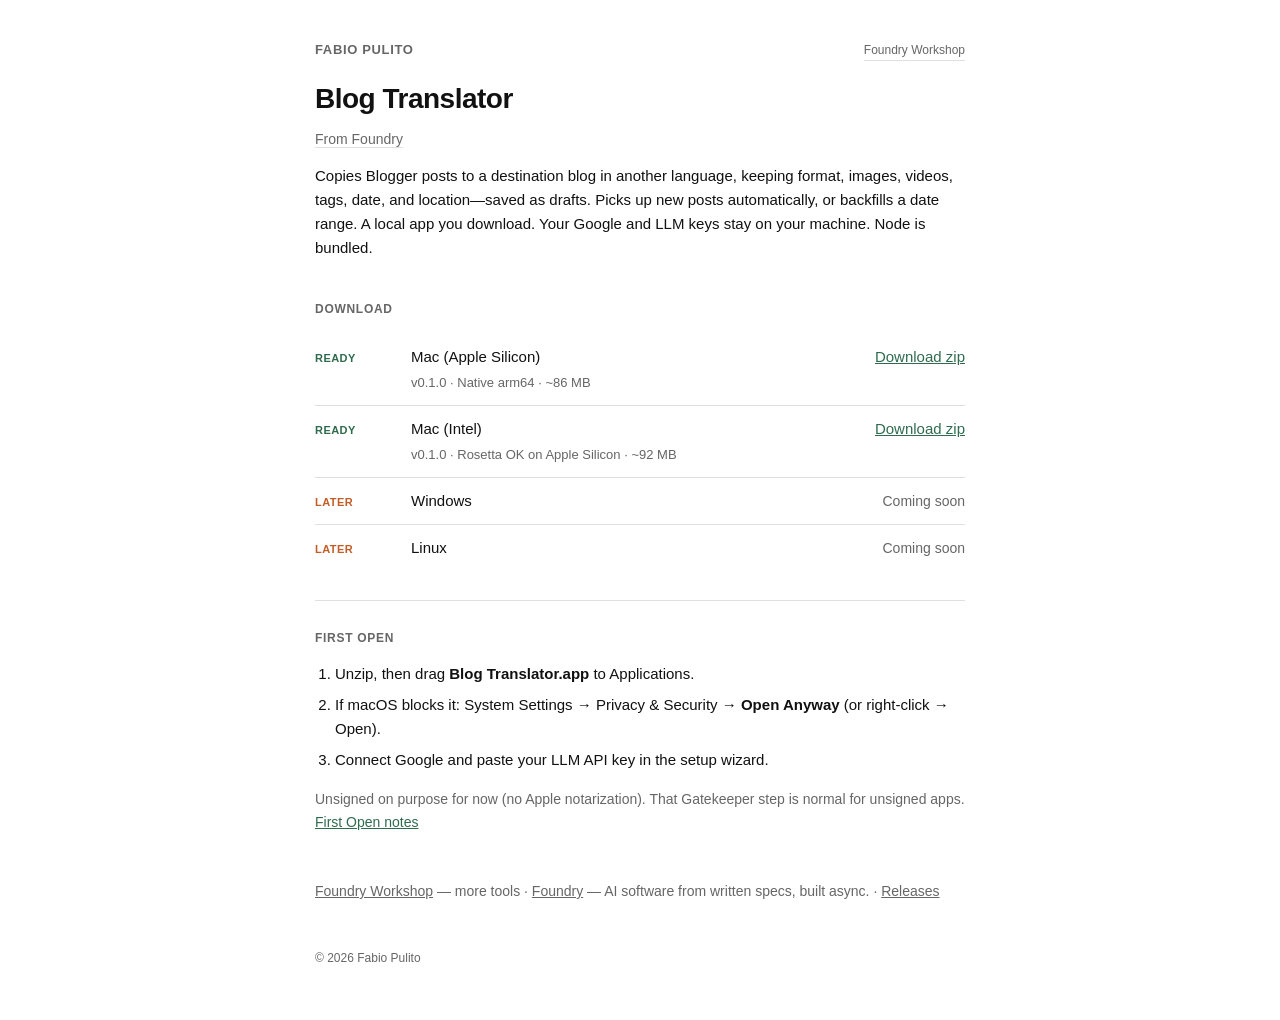
==== blog-translator/index.html @ 2c08a512 "Publish Foundry Workshop hub and Blog Translator page." ====
<!DOCTYPE html>
<html lang="en">
<head>
  <meta charset="UTF-8" />
  <meta name="viewport" content="width=device-width, initial-scale=1.0" />
  <title>Fabio Pulito — Blog Translator</title>
  <meta name="description" content="Copy Blogger posts to a destination blog in another language, keeping format, media, tags, date, and location—as drafts." />
  <meta name="author" content="Fabio Pulito" />
  <link rel="stylesheet" href="styles.css" />
</head>
<body>
  <div class="container">
    <header>
      <div class="top-bar">
        <span class="site-name">Fabio Pulito</span>
        <a class="workshop-link" href="https://workshop.fabiopulito.com/en/">Foundry Workshop</a>
      </div>
      <h1>Blog Translator</h1>
      <p class="byline"><a href="https://foundry.fabiopulito.com/en/">From Foundry</a></p>
      <p class="lede">
        Copies Blogger posts to a destination blog in another language, keeping format, images, videos, tags, date, and location—saved as drafts.
        Picks up new posts automatically, or backfills a date range.
        A local app you download. Your Google and LLM keys stay on your machine. Node is bundled.
      </p>
    </header>

    <section class="body-section" aria-labelledby="download-title">
      <div class="section-title" id="download-title">Download</div>
      <ul class="platform-list">
        <li>
          <span class="status ready">Ready</span>
          <span class="name">Mac (Apple Silicon)</span>
          <a class="link" href="https://github.com/pulfabio/blog-translator-downloads/releases/download/v0.1.0/Blog-Translator-mac-arm64.zip">Download zip</a>
          <p class="note">v0.1.0 · Native arm64 · ~86&nbsp;MB<span class="dl-count" data-asset="Blog-Translator-mac-arm64.zip" hidden></span></p>
        </li>
        <li>
          <span class="status ready">Ready</span>
          <span class="name">Mac (Intel)</span>
          <a class="link" href="https://github.com/pulfabio/blog-translator-downloads/releases/download/v0.1.0/Blog-Translator-mac-x64.zip">Download zip</a>
          <p class="note">v0.1.0 · Rosetta OK on Apple Silicon · ~92&nbsp;MB<span class="dl-count" data-asset="Blog-Translator-mac-x64.zip" hidden></span></p>
        </li>
        <li>
          <span class="status soon">Later</span>
          <span class="name">Windows</span>
          <span class="muted">Coming soon</span>
        </li>
        <li>
          <span class="status soon">Later</span>
          <span class="name">Linux</span>
          <span class="muted">Coming soon</span>
        </li>
      </ul>
    </section>

    <hr />

    <section class="body-section" aria-labelledby="setup-title">
      <div class="section-title" id="setup-title">First open</div>
      <ol>
        <li>Unzip, then drag <strong>Blog Translator.app</strong> to Applications.</li>
        <li>If macOS blocks it: System Settings → Privacy &amp; Security → <strong>Open Anyway</strong> (or right‑click → Open).</li>
        <li>Connect Google and paste your LLM API key in the setup wizard.</li>
      </ol>
      <p class="muted">
        Unsigned on purpose for now (no Apple notarization). That Gatekeeper step is normal for unsigned apps.
        <a href="https://github.com/pulfabio/blog-translator-downloads/releases/download/v0.1.0/First-Open-Mac.txt">First Open notes</a>
      </p>
    </section>

    <footer>
      <a href="https://workshop.fabiopulito.com/en/">Foundry Workshop</a>
      — more tools
      ·
      <a href="https://foundry.fabiopulito.com/en/">Foundry</a>
      — AI software from written specs, built async.
      ·
      <a href="https://github.com/pulfabio/blog-translator-downloads/releases">Releases</a>
    </footer>

    <p class="copyright">© 2026 Fabio Pulito</p>
  </div>

  <script>
  (function () {
    var API = "https://api.github.com/repos/pulfabio/blog-translator-downloads/releases/tags/v0.1.0";
    var CACHE_KEY = "bt-dl-counts-v0.1.0";
    var CACHE_MS = 60 * 60 * 1000;
    var nodes = document.querySelectorAll(".dl-count[data-asset]");
    if (!nodes.length) return;

    function label(n) {
      return n === 1 ? "1 download" : n + " downloads";
    }

    function apply(counts) {
      nodes.forEach(function (el) {
        var name = el.getAttribute("data-asset");
        if (!counts || typeof counts[name] !== "number") return;
        el.textContent = " · " + label(counts[name]);
        el.hidden = false;
      });
    }

    function fromCache() {
      try {
        var raw = sessionStorage.getItem(CACHE_KEY);
        if (!raw) return null;
        var parsed = JSON.parse(raw);
        if (!parsed || !parsed.at || Date.now() - parsed.at > CACHE_MS) return null;
        return parsed.counts;
      } catch (e) {
        return null;
      }
    }

    function toCache(counts) {
      try {
        sessionStorage.setItem(CACHE_KEY, JSON.stringify({ at: Date.now(), counts: counts }));
      } catch (e) { /* ignore */ }
    }

    var cached = fromCache();
    if (cached) {
      apply(cached);
      return;
    }

    fetch(API, { headers: { Accept: "application/vnd.github+json" } })
      .then(function (r) {
        if (!r.ok) throw new Error("api " + r.status);
        return r.json();
      })
      .then(function (data) {
        var counts = {};
        (data.assets || []).forEach(function (a) {
          if (a && a.name) counts[a.name] = a.download_count || 0;
        });
        toCache(counts);
        apply(counts);
      })
      .catch(function () { /* leave rows unchanged */ });
  })();
  </script>
</body>
</html>
---- blog-translator/styles.css ----
:root {
  --bg-color: #ffffff;
  --text-color: #111111;
  --accent-muted: #666666;
  --border-color: #e0e0e0;
  /* Product skin (hybrid) */
  --leaf: #2f6b4f;
  --accent: #c45c26;
  --paper-tint: #fafcfb;
}

*,
*::before,
*::after {
  box-sizing: border-box;
}

body {
  font-family: -apple-system, BlinkMacSystemFont, "Segoe UI", Roboto, Helvetica, Arial, sans-serif;
  background-color: var(--bg-color);
  color: var(--text-color);
  line-height: 1.6;
  margin: 0;
  padding: 40px 20px;
}

.container {
  max-width: 650px;
  margin: 0 auto;
}

header {
  margin-bottom: 40px;
}

.top-bar {
  display: flex;
  justify-content: space-between;
  align-items: baseline;
  gap: 12px;
  margin-bottom: 4px;
}

.site-name {
  font-weight: 600;
  letter-spacing: 0.05em;
  text-transform: uppercase;
  font-size: 13px;
  color: var(--accent-muted);
}

.workshop-link {
  font-size: 12px;
  font-weight: 500;
  color: var(--accent-muted);
  text-decoration: none;
  border-bottom: 1px solid var(--border-color);
}

.workshop-link:hover {
  color: var(--text-color);
  border-bottom-color: var(--text-color);
}

h1 {
  font-size: 28px;
  font-weight: 700;
  margin: 16px 0 6px;
  letter-spacing: -0.5px;
}

.byline {
  margin: 0 0 14px;
  font-size: 14px;
  color: var(--accent-muted);
}

.byline a {
  color: var(--accent-muted);
  text-decoration: none;
  border-bottom: 1px solid var(--border-color);
}

.byline a:hover {
  color: var(--text-color);
  border-bottom-color: var(--text-color);
}

.lede {
  font-size: 15px;
  margin: 0;
  color: var(--text-color);
}

.body-section {
  margin-bottom: 8px;
}

.section-title {
  font-size: 12px;
  font-weight: 600;
  letter-spacing: 0.06em;
  text-transform: uppercase;
  color: var(--accent-muted);
  margin: 0 0 14px;
}

hr {
  border: none;
  border-top: 1px solid var(--border-color);
  margin: 28px 0;
}

.platform-list {
  list-style: none;
  margin: 0;
  padding: 0;
}

.platform-list li {
  display: grid;
  grid-template-columns: 5rem 1fr auto;
  gap: 0.25rem 1rem;
  align-items: baseline;
  padding: 0.7rem 0;
  border-bottom: 1px solid var(--border-color);
  font-size: 15px;
}

.platform-list li:last-child {
  border-bottom: none;
}

.platform-list .note {
  grid-column: 2 / -1;
  margin: 0;
  font-size: 13px;
  color: var(--accent-muted);
}

.platform-list .dl-count {
  color: var(--accent-muted);
  font-weight: 400;
}

.status {
  font-size: 11px;
  font-weight: 650;
  letter-spacing: 0.04em;
  text-transform: uppercase;
}

.status.ready {
  color: var(--leaf);
}

.status.soon {
  color: var(--accent);
}

.name {
  font-weight: 500;
}

.muted {
  color: var(--accent-muted);
  font-size: 15px;
}

a {
  color: var(--text-color);
}

.platform-list .link {
  color: var(--leaf);
  font-weight: 500;
}

ol {
  margin: 0 0 1rem;
  padding-left: 1.25rem;
  color: var(--text-color);
  font-size: 15px;
}

ol li {
  margin-bottom: 0.45rem;
}

.body-section .muted {
  font-size: 14px;
}

.body-section .muted a {
  color: var(--leaf);
}

footer {
  margin-top: 48px;
  font-size: 14px;
  color: var(--accent-muted);
  line-height: 1.45;
}

footer a {
  color: var(--accent-muted);
}

.copyright {
  margin-top: 48px;
  font-size: 12px;
  color: var(--accent-muted);
}

@media (max-width: 540px) {
  .platform-list li {
    grid-template-columns: 4.25rem 1fr;
  }

  .platform-list .link,
  .platform-list .muted,
  .platform-list .note {
    grid-column: 2;
  }
}
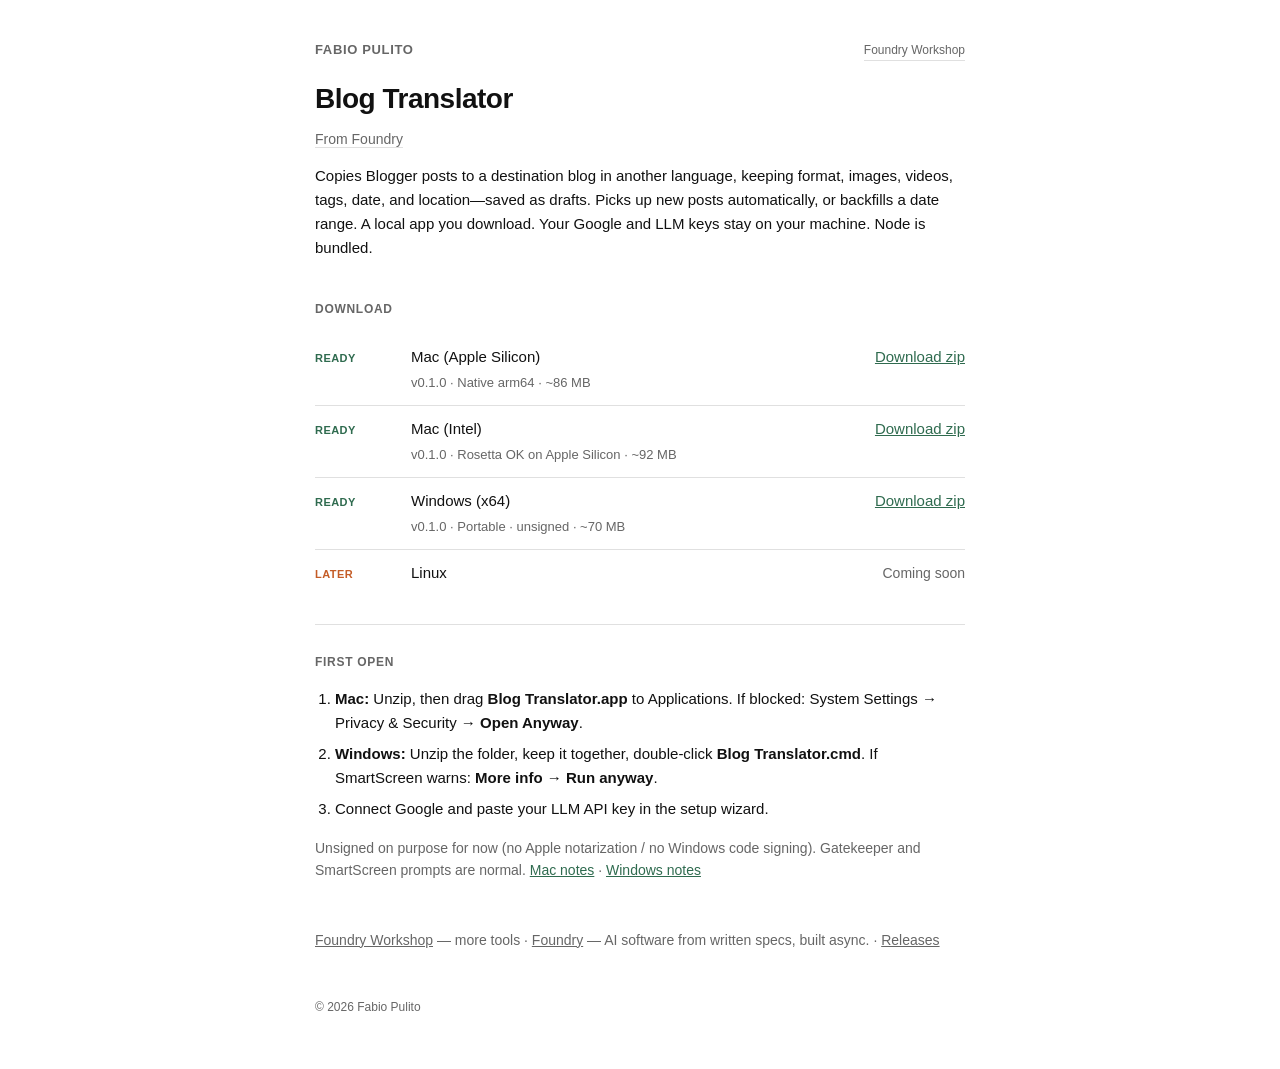
==== commit 6f432b91: "Publish Foundry Workshop hub and Blog Translator page." ====
--- a/blog-translator/index.html
+++ b/blog-translator/index.html
@@ -40,9 +40,10 @@
           <p class="note">v0.1.0 · Rosetta OK on Apple Silicon · ~92&nbsp;MB<span class="dl-count" data-asset="Blog-Translator-mac-x64.zip" hidden></span></p>
         </li>
         <li>
-          <span class="status soon">Later</span>
-          <span class="name">Windows</span>
-          <span class="muted">Coming soon</span>
+          <span class="status ready">Ready</span>
+          <span class="name">Windows (x64)</span>
+          <a class="link" href="https://github.com/pulfabio/blog-translator-downloads/releases/download/v0.1.0/Blog-Translator-win-x64.zip">Download zip</a>
+          <p class="note">v0.1.0 · Portable · unsigned · ~70&nbsp;MB<span class="dl-count" data-asset="Blog-Translator-win-x64.zip" hidden></span></p>
         </li>
         <li>
           <span class="status soon">Later</span>
@@ -57,13 +58,15 @@
     <section class="body-section" aria-labelledby="setup-title">
       <div class="section-title" id="setup-title">First open</div>
       <ol>
-        <li>Unzip, then drag <strong>Blog Translator.app</strong> to Applications.</li>
-        <li>If macOS blocks it: System Settings → Privacy &amp; Security → <strong>Open Anyway</strong> (or right‑click → Open).</li>
+        <li><strong>Mac:</strong> Unzip, then drag <strong>Blog Translator.app</strong> to Applications. If blocked: System Settings → Privacy &amp; Security → <strong>Open Anyway</strong>.</li>
+        <li><strong>Windows:</strong> Unzip the folder, keep it together, double‑click <strong>Blog Translator.cmd</strong>. If SmartScreen warns: <strong>More info</strong> → <strong>Run anyway</strong>.</li>
         <li>Connect Google and paste your LLM API key in the setup wizard.</li>
       </ol>
       <p class="muted">
-        Unsigned on purpose for now (no Apple notarization). That Gatekeeper step is normal for unsigned apps.
-        <a href="https://github.com/pulfabio/blog-translator-downloads/releases/download/v0.1.0/First-Open-Mac.txt">First Open notes</a>
+        Unsigned on purpose for now (no Apple notarization / no Windows code signing). Gatekeeper and SmartScreen prompts are normal.
+        <a href="https://github.com/pulfabio/blog-translator-downloads/releases/download/v0.1.0/First-Open-Mac.txt">Mac notes</a>
+        ·
+        <a href="https://github.com/pulfabio/blog-translator-downloads/releases/download/v0.1.0/First-Open-Windows.txt">Windows notes</a>
       </p>
     </section>
 
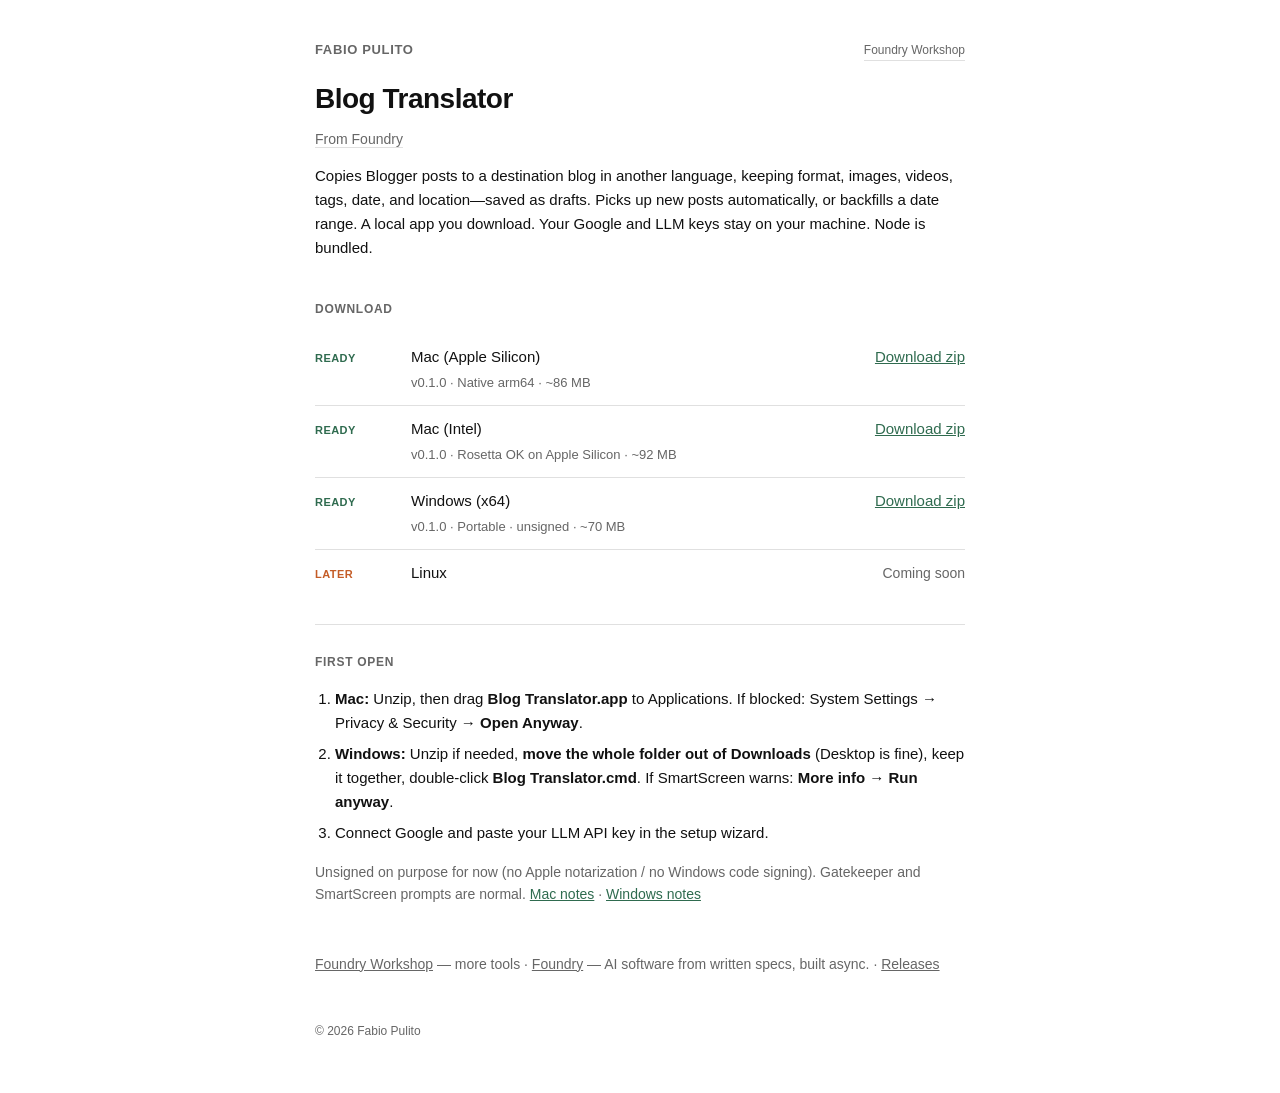
==== commit ed5beb49: "Publish Foundry Workshop hub and Blog Translator page." ====
--- a/blog-translator/index.html
+++ b/blog-translator/index.html
@@ -6,6 +6,18 @@
   <title>Fabio Pulito — Blog Translator</title>
   <meta name="description" content="Copy Blogger posts to a destination blog in another language, keeping format, media, tags, date, and location—as drafts." />
   <meta name="author" content="Fabio Pulito" />
+  <meta name="robots" content="index, follow" />
+  <link rel="canonical" href="https://workshop.fabiopulito.com/blog-translator/" />
+  <meta property="og:site_name" content="Foundry Workshop" />
+  <meta name="application-name" content="Foundry Workshop" />
+  <script type="application/ld+json">
+  {
+    "@context": "https://schema.org",
+    "@type": "WebSite",
+    "name": "Foundry Workshop",
+    "url": "https://workshop.fabiopulito.com/en/"
+  }
+  </script>
   <link rel="stylesheet" href="styles.css" />
 </head>
 <body>
@@ -59,7 +71,7 @@
       <div class="section-title" id="setup-title">First open</div>
       <ol>
         <li><strong>Mac:</strong> Unzip, then drag <strong>Blog Translator.app</strong> to Applications. If blocked: System Settings → Privacy &amp; Security → <strong>Open Anyway</strong>.</li>
-        <li><strong>Windows:</strong> Unzip the folder, keep it together, double‑click <strong>Blog Translator.cmd</strong>. If SmartScreen warns: <strong>More info</strong> → <strong>Run anyway</strong>.</li>
+        <li><strong>Windows:</strong> Unzip if needed, <strong>move the whole folder out of Downloads</strong> (Desktop is fine), keep it together, double‑click <strong>Blog Translator.cmd</strong>. If SmartScreen warns: <strong>More info</strong> → <strong>Run anyway</strong>.</li>
         <li>Connect Google and paste your LLM API key in the setup wizard.</li>
       </ol>
       <p class="muted">
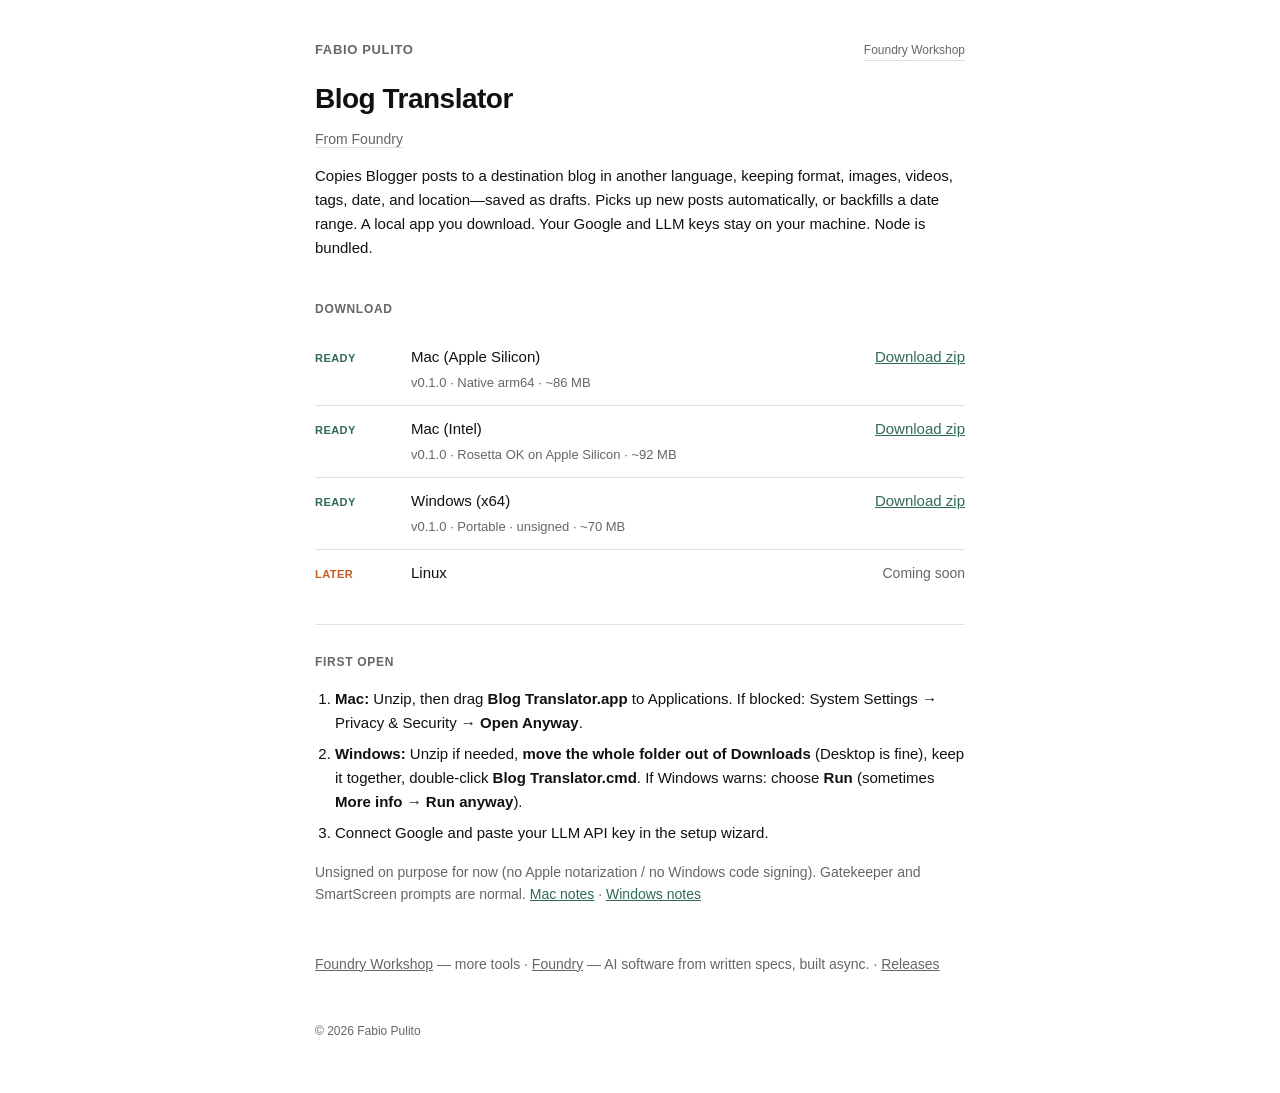
==== commit 3117b145: "Publish Foundry Workshop hub and Blog Translator page." ====
--- a/blog-translator/index.html
+++ b/blog-translator/index.html
@@ -71,7 +71,7 @@
       <div class="section-title" id="setup-title">First open</div>
       <ol>
         <li><strong>Mac:</strong> Unzip, then drag <strong>Blog Translator.app</strong> to Applications. If blocked: System Settings → Privacy &amp; Security → <strong>Open Anyway</strong>.</li>
-        <li><strong>Windows:</strong> Unzip if needed, <strong>move the whole folder out of Downloads</strong> (Desktop is fine), keep it together, double‑click <strong>Blog Translator.cmd</strong>. If SmartScreen warns: <strong>More info</strong> → <strong>Run anyway</strong>.</li>
+        <li><strong>Windows:</strong> Unzip if needed, <strong>move the whole folder out of Downloads</strong> (Desktop is fine), keep it together, double‑click <strong>Blog Translator.cmd</strong>. If Windows warns: choose <strong>Run</strong> (sometimes <strong>More info</strong> → <strong>Run anyway</strong>).</li>
         <li>Connect Google and paste your LLM API key in the setup wizard.</li>
       </ol>
       <p class="muted">
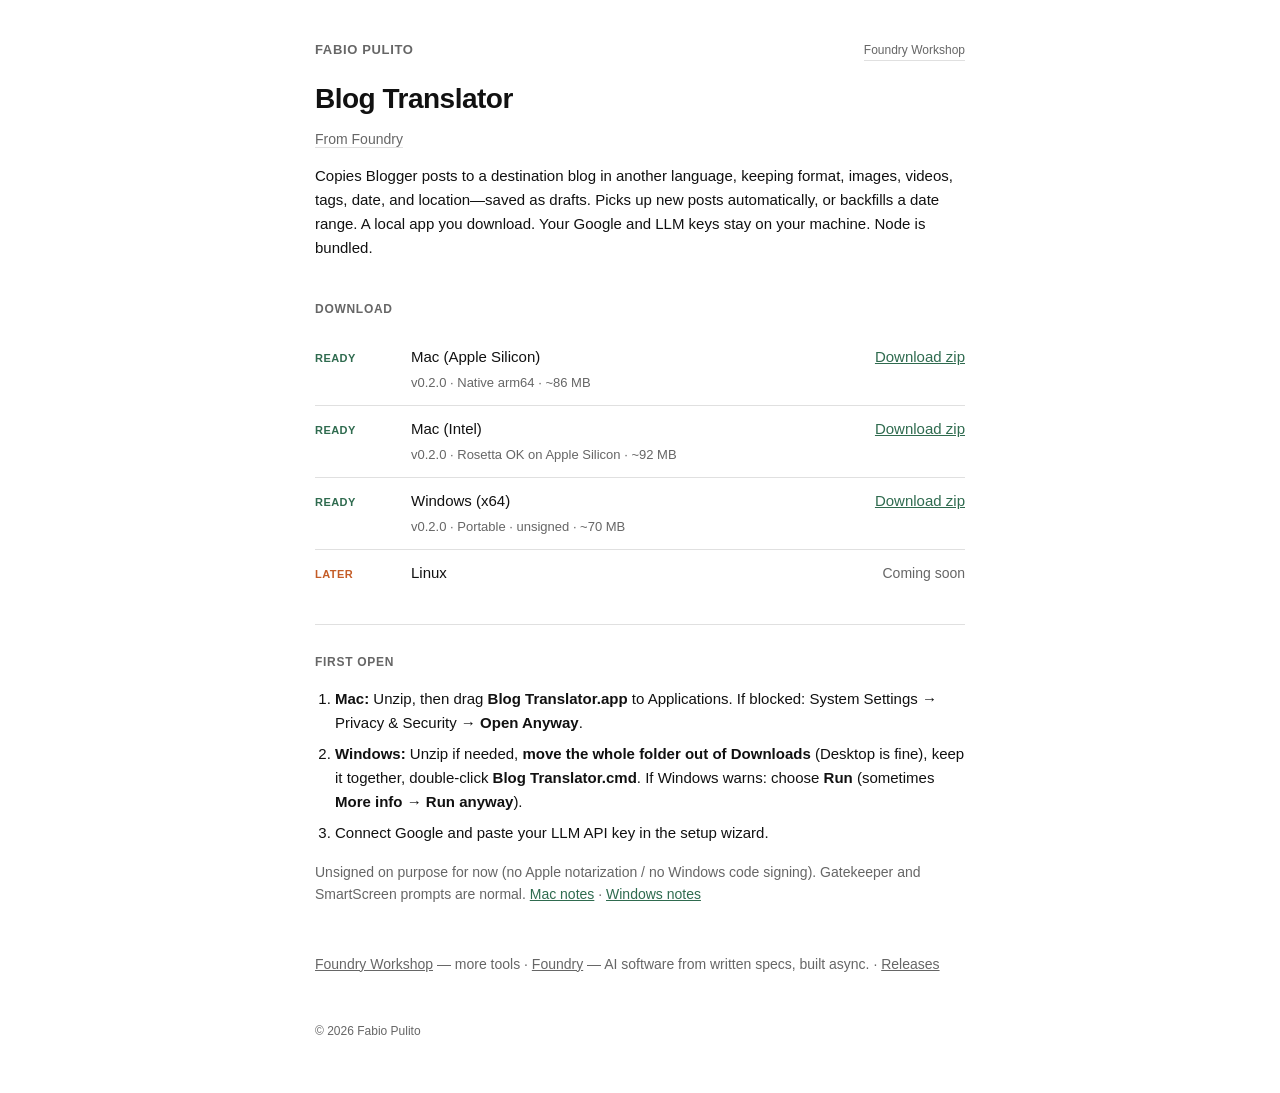
==== commit 13a220ba: "Publish Foundry Workshop hub and Blog Translator page." ====
--- a/blog-translator/index.html
+++ b/blog-translator/index.html
@@ -42,20 +42,20 @@
         <li>
           <span class="status ready">Ready</span>
           <span class="name">Mac (Apple Silicon)</span>
-          <a class="link" href="https://github.com/pulfabio/blog-translator-downloads/releases/download/v0.1.0/Blog-Translator-mac-arm64.zip">Download zip</a>
-          <p class="note">v0.1.0 · Native arm64 · ~86&nbsp;MB<span class="dl-count" data-asset="Blog-Translator-mac-arm64.zip" hidden></span></p>
+          <a class="link" href="https://github.com/pulfabio/blog-translator-downloads/releases/download/v0.2.0/Blog-Translator-mac-arm64.zip">Download zip</a>
+          <p class="note">v0.2.0 · Native arm64 · ~86&nbsp;MB<span class="dl-count" data-asset="Blog-Translator-mac-arm64.zip" hidden></span></p>
         </li>
         <li>
           <span class="status ready">Ready</span>
           <span class="name">Mac (Intel)</span>
-          <a class="link" href="https://github.com/pulfabio/blog-translator-downloads/releases/download/v0.1.0/Blog-Translator-mac-x64.zip">Download zip</a>
-          <p class="note">v0.1.0 · Rosetta OK on Apple Silicon · ~92&nbsp;MB<span class="dl-count" data-asset="Blog-Translator-mac-x64.zip" hidden></span></p>
+          <a class="link" href="https://github.com/pulfabio/blog-translator-downloads/releases/download/v0.2.0/Blog-Translator-mac-x64.zip">Download zip</a>
+          <p class="note">v0.2.0 · Rosetta OK on Apple Silicon · ~92&nbsp;MB<span class="dl-count" data-asset="Blog-Translator-mac-x64.zip" hidden></span></p>
         </li>
         <li>
           <span class="status ready">Ready</span>
           <span class="name">Windows (x64)</span>
-          <a class="link" href="https://github.com/pulfabio/blog-translator-downloads/releases/download/v0.1.0/Blog-Translator-win-x64.zip">Download zip</a>
-          <p class="note">v0.1.0 · Portable · unsigned · ~70&nbsp;MB<span class="dl-count" data-asset="Blog-Translator-win-x64.zip" hidden></span></p>
+          <a class="link" href="https://github.com/pulfabio/blog-translator-downloads/releases/download/v0.2.0/Blog-Translator-win-x64.zip">Download zip</a>
+          <p class="note">v0.2.0 · Portable · unsigned · ~70&nbsp;MB<span class="dl-count" data-asset="Blog-Translator-win-x64.zip" hidden></span></p>
         </li>
         <li>
           <span class="status soon">Later</span>
@@ -76,9 +76,9 @@
       </ol>
       <p class="muted">
         Unsigned on purpose for now (no Apple notarization / no Windows code signing). Gatekeeper and SmartScreen prompts are normal.
-        <a href="https://github.com/pulfabio/blog-translator-downloads/releases/download/v0.1.0/First-Open-Mac.txt">Mac notes</a>
+        <a href="https://github.com/pulfabio/blog-translator-downloads/releases/download/v0.2.0/First-Open-Mac.txt">Mac notes</a>
         ·
-        <a href="https://github.com/pulfabio/blog-translator-downloads/releases/download/v0.1.0/First-Open-Windows.txt">Windows notes</a>
+        <a href="https://github.com/pulfabio/blog-translator-downloads/releases/download/v0.2.0/First-Open-Windows.txt">Windows notes</a>
       </p>
     </section>
 
@@ -97,8 +97,12 @@
 
   <script>
   (function () {
-    var API = "https://api.github.com/repos/pulfabio/blog-translator-downloads/releases/tags/v0.1.0";
-    var CACHE_KEY = "bt-dl-counts-v0.1.0";
+    // Sum download_count for the same asset name across every release tag,
+    // so totals survive version bumps (v0.1.0 + v0.2.0 + …).
+    // Note: GitHub still resets a single asset to 0 if you --clobber it on the
+    // same tag — always ship a new tag instead of replacing in place.
+    var API = "https://api.github.com/repos/pulfabio/blog-translator-downloads/releases?per_page=100";
+    var CACHE_KEY = "bt-dl-counts-all";
     var CACHE_MS = 60 * 60 * 1000;
     var nodes = document.querySelectorAll(".dl-count[data-asset]");
     if (!nodes.length) return;
@@ -134,6 +138,17 @@
       } catch (e) { /* ignore */ }
     }
 
+    function sumCounts(releases) {
+      var counts = {};
+      (releases || []).forEach(function (rel) {
+        (rel.assets || []).forEach(function (a) {
+          if (!a || !a.name) return;
+          counts[a.name] = (counts[a.name] || 0) + (a.download_count || 0);
+        });
+      });
+      return counts;
+    }
+
     var cached = fromCache();
     if (cached) {
       apply(cached);
@@ -146,10 +161,7 @@
         return r.json();
       })
       .then(function (data) {
-        var counts = {};
-        (data.assets || []).forEach(function (a) {
-          if (a && a.name) counts[a.name] = a.download_count || 0;
-        });
+        var counts = sumCounts(data);
         toCache(counts);
         apply(counts);
       })
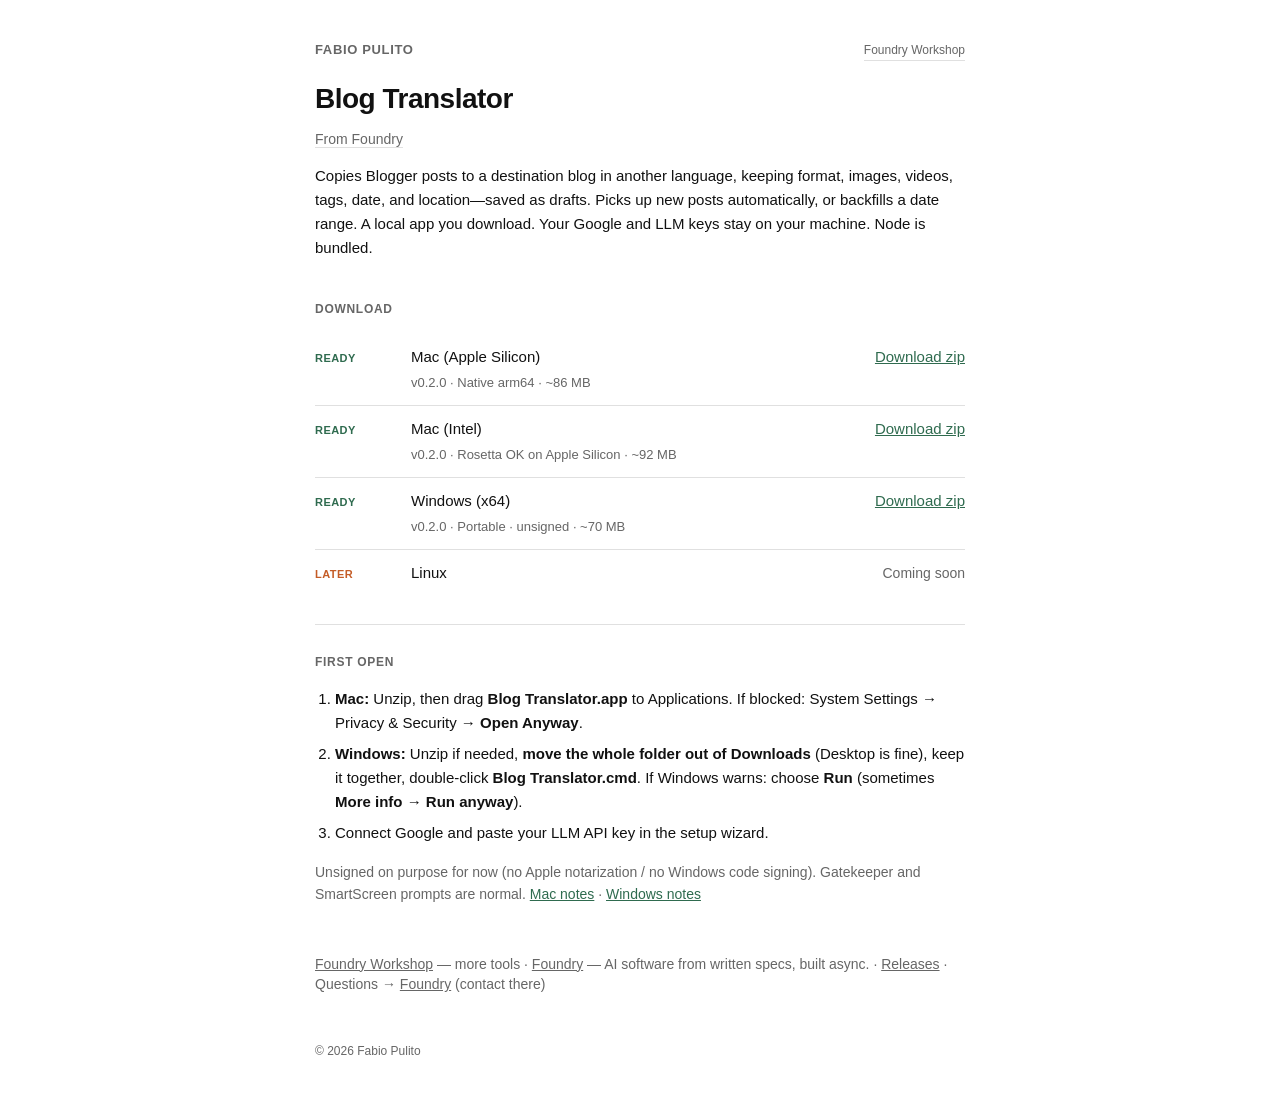
==== commit a9396753: "Publish Foundry Workshop hub and Blog Translator page." ====
--- a/blog-translator/index.html
+++ b/blog-translator/index.html
@@ -90,6 +90,10 @@
       — AI software from written specs, built async.
       ·
       <a href="https://github.com/pulfabio/blog-translator-downloads/releases">Releases</a>
+      ·
+      Questions →
+      <a href="https://foundry.fabiopulito.com/en/">Foundry</a>
+      (contact there)
     </footer>
 
     <p class="copyright">© 2026 Fabio Pulito</p>
